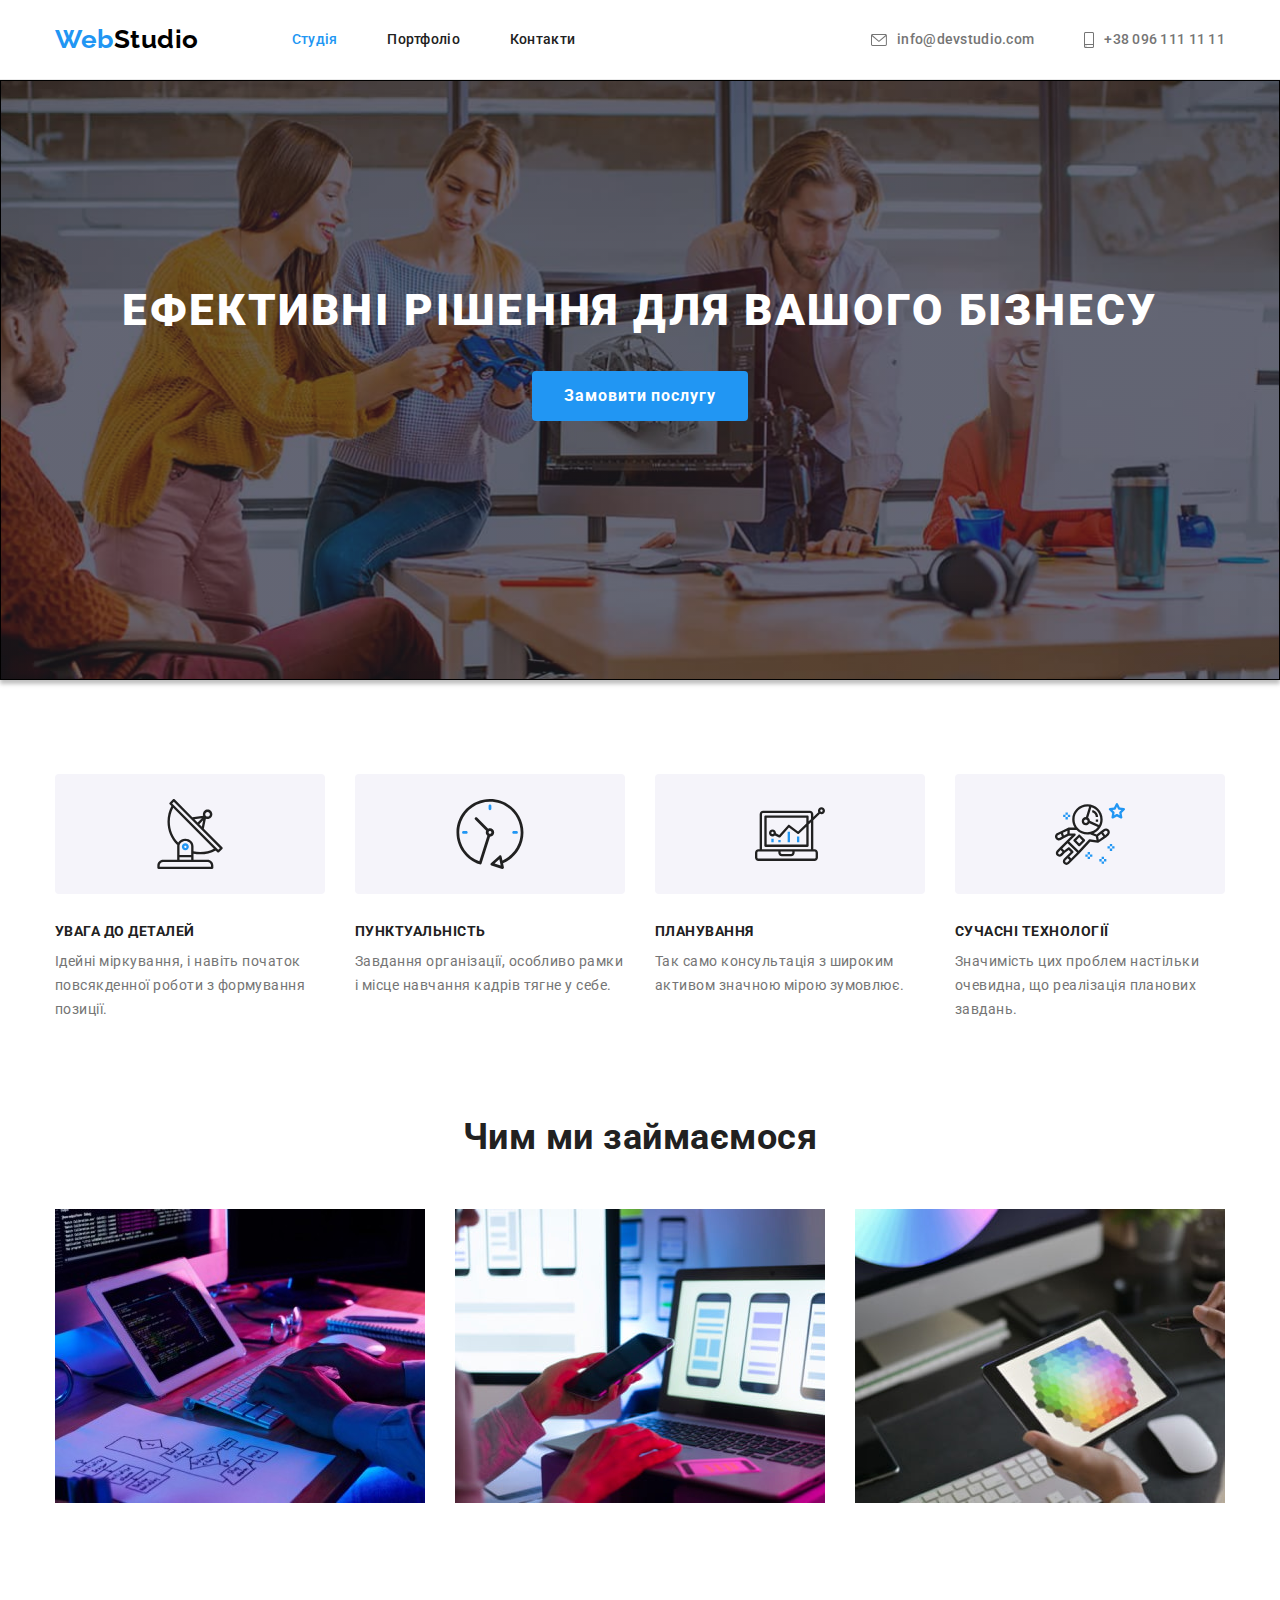
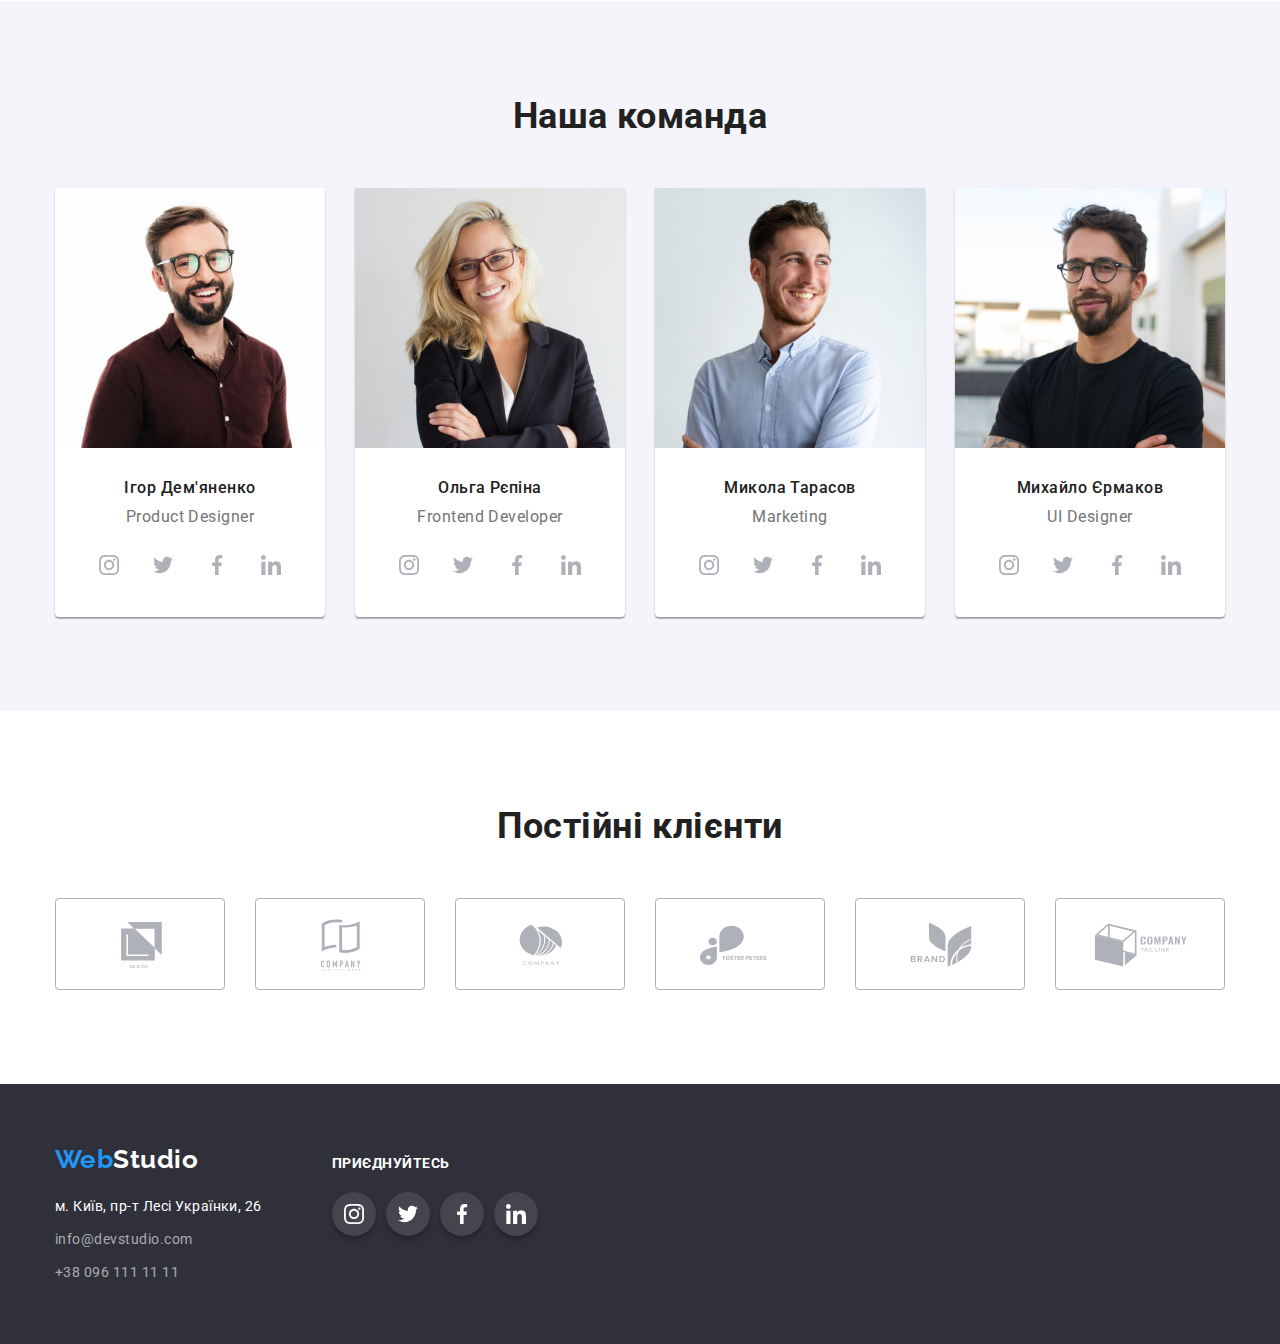
==== index.html @ 4b6e7be2 "start" ====
<!DOCTYPE html>
<html lang="en">
<head>
    <meta charset="UTF-8">
    <meta http-equiv="X-UA-Compatible" content="IE=edge">
    <meta name="viewport" content="width=device-width, initial-scale=1.0">
    <title>Document</title>
    <link href="https://fonts.googleapis.com/css2?family=Raleway:wght@700&family=Roboto:wght@400;500;700;900&display=swap"
        rel="stylesheet">
    <link rel="stylesheet" href="https://cdnjs.cloudflare.com/ajax/libs/modern-normalize/1.1.0/modern-normalize.min.css">
    <link rel="stylesheet" href="./css/styles.css">
</head>
<body class="page">
    <header class="page-header">
        <div class="container main-nav">
        <nav class="site-nav">
           
            <a href="./index.html" class="logo link"><span class="logo-accent">Web</span><span class="logo-black">Studio</span>
            </a>
       
        <ul class="list">
            <li class="nav"><a href="./index.html" class="link current">Студія</a></li>
            <li class="nav"><a href="./portfolio.html" class="link">Портфоліо</a></li>
            <li class="nav"><a href="" class="link">Контакти</a></li>
        </ul>
    </nav>
    <ul class="contacts list">
    <li class="nav"><a href="mailto:info@devstudio.com" class="link"> 
        <svg class="icon" width="16" height="12">
            <use href="./images/icons.svg#icon-envelope"></use>
        </svg>info@devstudio.com</a>
    </li>
    <li class="nav"><a href="tel:+380961111111" class="link">
        <svg class="icon" width="10" height="16">
            <use href="./images/icons.svg#icon-smartphone"></use>
        </svg>+38 096 111 11 11</a>
    </li>
    </ul>
    </div>
    </header>
    <main>
    <section class="hero">
        <h1 class="hero-title">Ефективні рішення для вашого бізнесу</h1>
        <button type="button" class="button-primery link">Замовити послугу</button>
    </section>
    <div>
        <section class="section properties">
            <div class="container">
            <h2 class="visually-hidden">Особливості</h2>
            <ul class="list items">
                <li class="descrip">
                    <div class="prop-picture">
                        <svg width="70" height="70">
                            <use href="./images/icons.svg#icon-antenna"></use>
                        </svg>
                    </div>
                    <h3 class="title">УВАГА ДО ДЕТАЛЕЙ</h3>
                    <p class="text">Ідейні міркування, і навіть початок повсякденної роботи з формування позиції.</p>
                </li>
                <li class="descrip">
                     <div class="prop-picture">
                        <svg width="70" height="70">
                            <use href="./images/icons.svg#icon-clock"></use>
                        </svg>
                     </div>                     
                    <h3 class="title">ПУНКТУАЛЬНІСТЬ</h3>
                    <p class="text">Завдання організації, особливо рамки і місце навчання кадрів тягне у себе.</p>
                </li>
                <li class="descrip">
                     <div class="prop-picture">
                        <svg width="70" height="70">
                            <use href="./images/icons.svg#icon-diagram"></use>
                        </svg>
                     </div>
                    <h3 class="title">ПЛАНУВАННЯ</h3>
                    <p class="text">Так само консультація з широким активом значною мірою зумовлює.</p>
                </li>
                <li class="descrip">
                     <div class="prop-picture">
                        <svg width="70" height="70">
                            <use href="./images/icons.svg#icon-astronaut"></use>
                        </svg>
                     </div>
                    <h3 class="title">СУЧАСНІ ТЕХНОЛОГІЇ</h3>
                    <p class="text">Значимість цих проблем настільки очевидна, що реалізація планових завдань.</p>
                </li>
            </ul>
        </div>
                </section>
             <section class="section">
                <div class="container">
            <h2 class="main-title">Чим ми займаємося</h2>
            <ul class="list work">
                <li class="pictures">
                    <img src="./images/box1.jpg" alt="Робота з десктоп" width="370" height="294">
                </li>
                <li class="pictures">
                    <img src="./images/box2.jpg" alt="Робота з мобільними пристроями" width="370" height="294">
                </li>
                <li class="pictures">
                    <img src="./images/box3.jpg" alt="Робота з планшетами" width="370" height="294">
                </li>
            </ul>
            </div>
        </section>
   
    <section class="team">
        <div class="container">
        <h2 class="main-title">Наша команда</h2>
        <ul class="list team-list">
            <li class="team-item">
                <div class="team-thumb">
               <img src="./images/photo1.jpg" alt="Фото Ігора" width="270" height="260" class="photo">
               <h3 class="subtitle">Ігор Дем'яненко</h3>
                <p class="desc">Product Designer</p>
                <ul class="list soc-med-list">
                    <li class="soc-med-item">
                        <a href="" class="soc-med-link">
                            <svg width="20" height="20">
                                <use href="./images/icons.svg#icon-instagram"></use>
                            </svg>
                        </a>
                    </li>
                    <li class="soc-med-item">
                        <a href="" class="soc-med-link">
                            <svg width="20" height="20">
                                <use href="./images/icons.svg#icon-twitter"></use>
                            </svg>
                        </a>
                    </li>
                    <li class="soc-med-item">
                        <a href="" class="soc-med-link">
                            <svg width="20" height="20">
                                <use href="./images/icons.svg#icon-facebook"></use>
                            </svg>
                        </a>
                    </li>
                    <li class="soc-med-item">
                        <a href="" class="soc-med-link">
                            <svg width="20" height="20">
                                <use href="./images/icons.svg#icon-linkedin"></use>
                            </svg>
                        </a>
                    </li>
                </ul>
               
            </div>
            </li>
            <li class="team-item">
                <div class="team-thumb">
                <img src="./images/photo2.jpg" alt="Фото Ольги" width="270" height="260" class="photo">
                
                <h3 class="subtitle">Ольга Рєпіна</h3>
                <p class="desc">Frontend Developer</p>
                <ul class="list soc-med-list">
                    <li class="soc-med-item">
                        <a href="" class="soc-med-link">
                            <svg width="20" height="20">
                                <use href="./images/icons.svg#icon-instagram"></use>
                            </svg>
                        </a>
                    </li>
                    <li class="soc-med-item">
                        <a href="" class="soc-med-link">
                            <svg width="20" height="20">
                                <use href="./images/icons.svg#icon-twitter"></use>
                            </svg>
                        </a>
                    </li>
                    <li class="soc-med-item">
                        <a href="" class="soc-med-link">
                            <svg width="20" height="20">
                                <use href="./images/icons.svg#icon-facebook"></use>
                            </svg>
                        </a>
                    </li>
                    <li class="soc-med-item">
                        <a href="" class="soc-med-link">
                            <svg width="20" height="20">
                                <use href="./images/icons.svg#icon-linkedin"></use>
                            </svg>
                        </a>
                    </li>
                </ul>
                </div>
            </li>
            <li class="team-item">
                <div class="team-thumb">
                <img src="./images/photo3.jpg" alt="Фото Миколи" width="270" height="260" class="photo">
                
                <h3 class="subtitle">Микола Тарасов</h3>
                <p class="desc">Marketing</p>
            <ul class="list soc-med-list">
                <li class="soc-med-item">
                    <a href="" class="soc-med-link">
                        <svg width="20" height="20">
                            <use href="./images/icons.svg#icon-instagram"></use>
                        </svg>
                    </a>
                </li>
                <li class="soc-med-item">
                    <a href="" class="soc-med-link">
                        <svg width="20" height="20">
                            <use href="./images/icons.svg#icon-twitter"></use>
                        </svg>
                    </a>
                </li>
                <li class="soc-med-item">
                    <a href="" class="soc-med-link">
                        <svg width="20" height="20">
                            <use href="./images/icons.svg#icon-facebook"></use>
                        </svg>
                    </a>
                </li>
                <li class="soc-med-item">
                    <a href="" class="soc-med-link">
                        <svg width="20" height="20">
                            <use href="./images/icons.svg#icon-linkedin"></use>
                        </svg>
                    </a>
                </li>
            </ul>
                </div>
            </li>
            <li class="team-item">
                <div class="team-thumb">
                <img src="./images/photo4.jpg" alt="Фото Михайла" width="270" height="260" class="photo">
                
                <h3 class="subtitle">Михайло Єрмаков</h3>
                <p class="desc">UI Designer</p>
                <ul class="list soc-med-list">
                    <li class="soc-med-item">
                        <a href="" class="soc-med-link">
                            <svg width="20" height="20">
                                <use href="./images/icons.svg#icon-instagram"></use>
                            </svg>
                        </a>
                    </li>
                    <li class="soc-med-item">
                        <a href="" class="soc-med-link">
                            <svg width="20" height="20">
                                <use href="./images/icons.svg#icon-twitter"></use>
                            </svg>
                        </a>
                    </li>
                    <li class="soc-med-item">
                        <a href="" class="soc-med-link">
                            <svg width="20" height="20">
                                <use href="./images/icons.svg#icon-facebook"></use>
                            </svg>
                        </a>
                    </li>
                    <li class="soc-med-item">
                        <a href="" class="soc-med-link">
                            <svg width="20" height="20">
                                <use href="./images/icons.svg#icon-linkedin"></use>
                            </svg>
                        </a>
                    </li>
                </ul>
                </div>
            </li>
        </ul>
        </div>
    </section>
    <section class="clients">
        <div class="container">
        <h2 class="main-title">Постійні клієнти</h2>
        <ul class="list clients-list">
            <li class="client-item">
                <a href="" class="client-link">
                    <svg width="41" height="46.7">
                        <use href="./images/icons.svg#icon-group"></use>
                    </svg>
                </a>
            </li>
            <li class="client-item">
                <a href="" class="client-link">
                    <svg width="40" height="52">
                        <use href="./images/icons.svg#icon-group-1"></use>
                    </svg>
                </a>
            </li>
            <li class="client-item">
                <a href="" class="client-link">
                    <svg width="43.46" height="41.18">
                        <use href="./images/icons.svg#icon-group-2"></use>
                    </svg>
                </a>
            </li>
            <li class="client-item">
                <a href="" class="client-link">
                    <svg width="84.44" height="40.62">
                        <use href="./images/icons.svg#icon-group-3"></use>
                    </svg>
                </a>
            </li>
            <li class="client-item">
                <a href="" class="client-link">
                    <svg width="62.54" height="45.43">
                        <use href="./images/icons.svg#icon-group-4"></use>
                    </svg>
                </a>
            </li>
            <li class="client-item">
                <a href="" class="client-link">
                    <svg width="93.79" height="43.93">
                        <use href="./images/icons.svg#icon-group-5"></use>
                    </svg>
                </a>
            </li>
        </ul>
        </div>
    </section>
    </main>
    <footer class="footer">
        <div class="container foot-cont">
            <div>
        <a href="./index.html" class="logo"><span class="logo-accent">Web</span><span class="logo-white">Studio</span></a>
        <address>
            <ul class="list">
                <li class="links">
                    <a href="https://www.google.com/maps/place/%D0%B1%D1%83%D0%BB%D1%8C%D0%B2%D0%B0%D1%80+%D0%9B%D0%B5%D1%81%D1%96+%D0%A3%D0%BA%D1%80%D0%B0%D1%97%D0%BD%D0%BA%D0%B8,+26,+%D0%9A%D0%B8%D1%97%D0%B2,+02000/@50.4265807,30.5361971,17z/data=!3m1!4b1!4m5!3m4!1s0x40d4cf0e033ecbe9:0x57a4dffefec77da0!8m2!3d50.4265807!4d30.5383858" target="_blank" title="noopener noreferrer" class="link address">м. Київ, пр-т Лесі Українки, 26
                    </a>
                </li>
                <li class="links">
                     <a href="mailto:info@devstudio.com" class="link item">info@devstudio.com</a>
               </li>
               <li class="links">
                    <a href="tel:+380961111111" class="link item">+38 096 111 11 11</a>
              </li>
            </ul>
        </address>
        </div>
        <div class="social-media">
        <p class="footer-text">приєднуйтесь</p>
        <ul class="list sm-list">
            <li class="sm-item">
                <a href="" class="sm-link">
                    <svg width="20" height="20">
                        <use href="./images/icons.svg#icon-instagram"></use>
                    </svg>
                </a>
            </li>
            <li class="sm-item">
                <a href="" class="sm-link">
                    <svg width="20" height="20">
                        <use href="./images/icons.svg#icon-twitter"></use>
                    </svg>
                </a>
            </li>
            <li class="sm-item">
                <a href="" class="sm-link">
                    <svg width="20" height="20">
                        <use href="./images/icons.svg#icon-facebook"></use>
                    </svg>
                </a>
            </li>
            <li class="sm-item">
                <a href="" class="sm-link">
                    <svg width="20" height="20">
                        <use href="./images/icons.svg#icon-linkedin"></use>
                    </svg>
                </a>
            </li>
        </ul>
        </div>
        </div>
      
    </footer>
    
</body>
</html>
---- css/styles.css ----
:root {
    --primary-text-color: #212121;
    --primary-white-color: #FFFFFF;
    --second-text-color: #757575;
    --accent-color: #2196F3;
    --dark-background-color: #2F303A;
    --light-background-color: #F5F4FA;
    --rarely-black: #000000;
    --page-header-border: #ECECEC;
    --portfolio-border: #EEEEEE;
    --footer-link-color: rgba(255, 255, 255, 0.6);
}

/* body */
.page {
    color: var(--primary-text-color);
    background-color: var(--primary-white-color);
    
    font-family: Roboto, sans-serif;
    letter-spacing: 0.03em;
}
.visually-hidden {
    position: absolute;
    width: 1px;
    height: 1px;
    margin: -1px;
    border: 0;
    padding: 0;

    white-space: nowrap;
    clip-path: inset(100%);
    clip: rect(0 0 0 0);
    overflow: hidden;
}

.container {
    margin-left: auto;
    margin-right: auto;
    width: 1200px;
    padding-left: 15px;
    padding-right: 15px;
}
/* header */
.page-header {
    border-bottom: 1px solid var(--page-header-border);
}

.main-nav {
    display: flex;
    align-items: center;
    
}



.logo-accent {
    color:var(--accent-color);
}

.logo-black {
    color: var(--rarely-black);
}

.logo-white {
    color: var(--primary-white-color);
}

.site-nav .link,
.contacts .link {
    display: flex;
    padding-top: 24px;
    padding-bottom: 24px;
    align-items: center;
    justify-content: center;

    color: var(--primary-text-color);

    font-weight: 500;
    font-size: 14px;
    line-height: 1.14;
    letter-spacing: 0.02em;
}


.site-nav .logo {
    
    margin-right: 93px;

    font-family: Raleway, sans-serif;
    font-weight: 700;
    font-size: 26px;
    line-height: 1.2;

    text-decoration: none;
}


.list .nav:not(:last-child) {
    margin-right: 50px;
}

.site-nav {
    display: flex;
}

.site-nav .list{
    display: flex;
    align-items: center;
}

.contacts {
    display: flex;
    margin-left: auto;
}
.icon {
   margin-right: 10px;
   fill: currentColor;
}
.contacts .link {
    color: var(--second-text-color);
}





.site-nav .link.current {
    color: var(--accent-color);
}

.link {
    text-decoration: none;
}


ul, p, h1, h2, h3 {
    margin-top: 0;
    margin-bottom: 0;
}

ul {
    padding-left: 0;
}
/* hero */
.hero {
    max-width: 1600px;
    height: 600px;
    margin-left: auto;
    margin-right: auto; 
    background-image: linear-gradient(
        to right,
        rgba(47, 48, 58, 0.4),
        rgba(47, 48, 58, 0.4)
    ),
    url('../images/header-img.jpg');
    border: 1px solid #000000;
    box-shadow: 0px 4px 4px rgba(0, 0, 0, 0.25);
    background-repeat: no-repeat;
    background-position: center;
    background-size: cover;
    background-color: #C4C4C4;
    
    padding-top: 200px;
    padding-bottom: 200px;
    text-align: center;
   
}

.hero-title {
    margin-bottom: 30px;

    color: var(--primary-white-color);
   
    font-weight: 900;
    font-size: 44px;
    line-height: 1.36;
    letter-spacing: 0.06em;
    text-transform: uppercase;
}

.button-primery {
    display: inline-block;
    border-radius: 4px;
    min-width: 216px;
    padding: 10px 32px;

    color: var(--primary-white-color);
    background-color: var(--accent-color);

    border: none;

    font-family: inherit;
    font-weight: 700;
    font-size: 16px;
    line-height: 1.9;
    align-items: center;
    letter-spacing: 0.06em;

    cursor: pointer;
}
/* section */

.section {
  padding-top: 94px;
  padding-bottom: 94px;
}
.properties {
     padding-bottom: 0;
}

.items {
    display: flex;
}

.descrip {
    
    width: 270px;
}

.items .descrip + .descrip {
    margin-left: 30px;
}
.prop-picture {
    padding: 25px 100px;
    margin-bottom: 30px;

    width: 270px;
    height: 120px;
    background-color: #F5F4FA;
    border-radius: 4px;
  
}

.title {
    margin-bottom: 10px;

    font-weight: 700;
    font-size: 14px;
    line-height: 1.14;
    text-transform: uppercase;
}

.text {
        color: var(--second-text-color);

        font-size: 14px;
        line-height: 1.7;
}

.main-title {
    margin-bottom: 50px;

    font-weight: 700;
    font-size: 36px;
    line-height: 1.2;
    text-align: center;

}

.work {
    display: flex;
}

.work .pictures + .pictures {
    margin-left: 30px;
}
.team-list {
    display: flex;
}

.team-list .team-item + .team-item {
    margin-left: 30px;
}

.team {
    padding-top: 94px;
    padding-bottom: 94px;
    background-color: var(--light-background-color);
}
.team-thumb {
    background-color: var(--primary-white-color);
    text-align: center;
    padding-bottom: 30px;
    box-shadow: 0px 1px 3px rgba(0, 0, 0, 0.12), 0px 1px 1px rgba(0, 0, 0, 0.14), 0px 2px 1px rgba(0, 0, 0, 0.2);
    border-radius: 0px 0px 4px 4px;
    
}

.photo {
   display: block;
   margin-bottom: 30px;
  
}

.subtitle {
    margin-bottom: 10px;

    font-weight: 500;
    font-size: 16px;
    line-height: 1.2;
}

.desc {
    

    color: var(--second-text-color);
    font-size: 16px;
    line-height: 1.2;

    
}

.soc-med-list {
    display: flex;
    margin: 16px 32px 0;
}
.soc-med-link {
    display: block;
    width: 44px;
    height: 44px;
    padding: 12px 12px;
    border-radius: 50%;
    fill: #AFB1B8;
    
}

    
.soc-med-link:hover,
.soc-med-link:focus {
    fill: var(--primary-white-color);
    background-color: var(--accent-color);
}
.soc-med-item + .soc-med-item {
    margin-left: 10px;
}


.list {
    list-style: none;
}
.clients {
    padding-top: 94px;
    padding-bottom: 94px;
}
.clients-list {
    display: flex;
}
.client-item {
    padding: 16px 32px;
    width: 170px;
    height: 92px;
    border: 1px solid #AFB1B8;
    border-radius: 4px;
}

.client-item + .client-item {
    margin-left: 30px;
}

.client-link {
    display: flex;
    width: 106px;
    height: 60px;
    align-items: center;
    justify-content: center;
    fill: #AFB1B8;

}
.client-link:hover,
.client-link:focus {
    fill: var(--accent-color);
}
/* footer */
.footer {
    padding-top: 60px;
    padding-bottom: 60px;
}

.footer .logo {
    display: block; 
    margin-top: 0;
    margin-right: 0;
    margin-bottom: 20px;

    font-family: Raleway, sans-serif;
    font-weight: 700;
    font-size: 26px;
    line-height: 1.2;
    
    text-decoration: none;
}
    
.footer .links {
    display: block;
}

.footer .links:not(:last-child) {
    margin-bottom: 9px;
}

.footer {
    background-color: var(--dark-background-color);
}

.footer .address {
    color: var(--primary-white-color);

    font-style: normal;
    font-size: 14px;
    line-height: 1.7;
}
.foot-cont {
    display: flex;
}
.footer-text {
    margin-top: 12px;
    margin-bottom: 20px;
    font-weight: 700;
    font-size: 14px;
    line-height: 1.14;
    
    text-transform: uppercase;
    
    color: var(--primary-white-color);
}
.social-media {
    margin-left: 70px;
}
.sm-list {
  display: flex;
}
.sm-item + .sm-item {
     margin-left: 10px;
}
.sm-link {
    display: block;
    width: 44px;
    height: 44px;
    border-radius: 50%;
    background-color: rgba(255, 255, 255, 0.1);
    
    box-shadow: 0px 4px 4px rgba(0, 0, 0, 0.25);
    padding: 12px 12px;
    fill: var(--primary-white-color);

}
.sm-link:hover,
.sm-link:focus {
    background-color: var(--accent-color);
}




.item {
    color: var(--footer-link-color);
    
    font-style: normal;
    font-size: 14px;
    line-height: 1.7;     
}

.link:hover,
.link:focus {
    color: var(--accent-color);
    
}

/* portfolio */
.button-list {
    display: flex;
    justify-content: center;
    margin-bottom: 50px;
}

.button-list .item + .item {
    margin-left: 8px;
}

.button-secondary {
    border-radius: 4px;
    padding: 6px 22px;
    min-width: 73px;

    color: var(--primary-text-color);
    background-color: var(--light-background-color);

    border: none;

    font-family: inherit;
    font-weight: 500;
    font-size: 16px;
    line-height: 1.6;
    text-align: center;

    cursor: pointer;
}

.port-list {
    display: flex;
    flex-wrap: wrap;
}

.port-item {
    margin-right: 30px;
    margin-bottom: 30px;
}

.port-item:nth-child(3n) {
    margin-right: 0;
}

.port-item:nth-last-child(-n+3) {
    margin-bottom: 0px;
}
.port-item .link {
    display: block;
}
.port-item .link:hover {
    box-shadow: 0px 4px 4px rgba(0, 0, 0, 0.25);
}

.port-img {
    display: block;
}

.border {
    border: 1px solid var(--portfolio-border);
    padding: 20px 24px;
}

.portfolio-title {
    margin-bottom: 4px;
    color: var(--primary-text-color);
    font-weight: 700;
    font-size: 18px;
    line-height: 2;
    letter-spacing: 0.06em;
}


.portfolio-text {
    color: var(--second-text-color);

    font-size: 16px;
    line-height: 1.9;
}

.button-secondary:hover,
.button-secondary:focus {
    color: var(--primary-white-color);
    background-color: var(--accent-color);
    box-shadow: 0px 4px 4px rgba(0, 0, 0, 0.25);
}
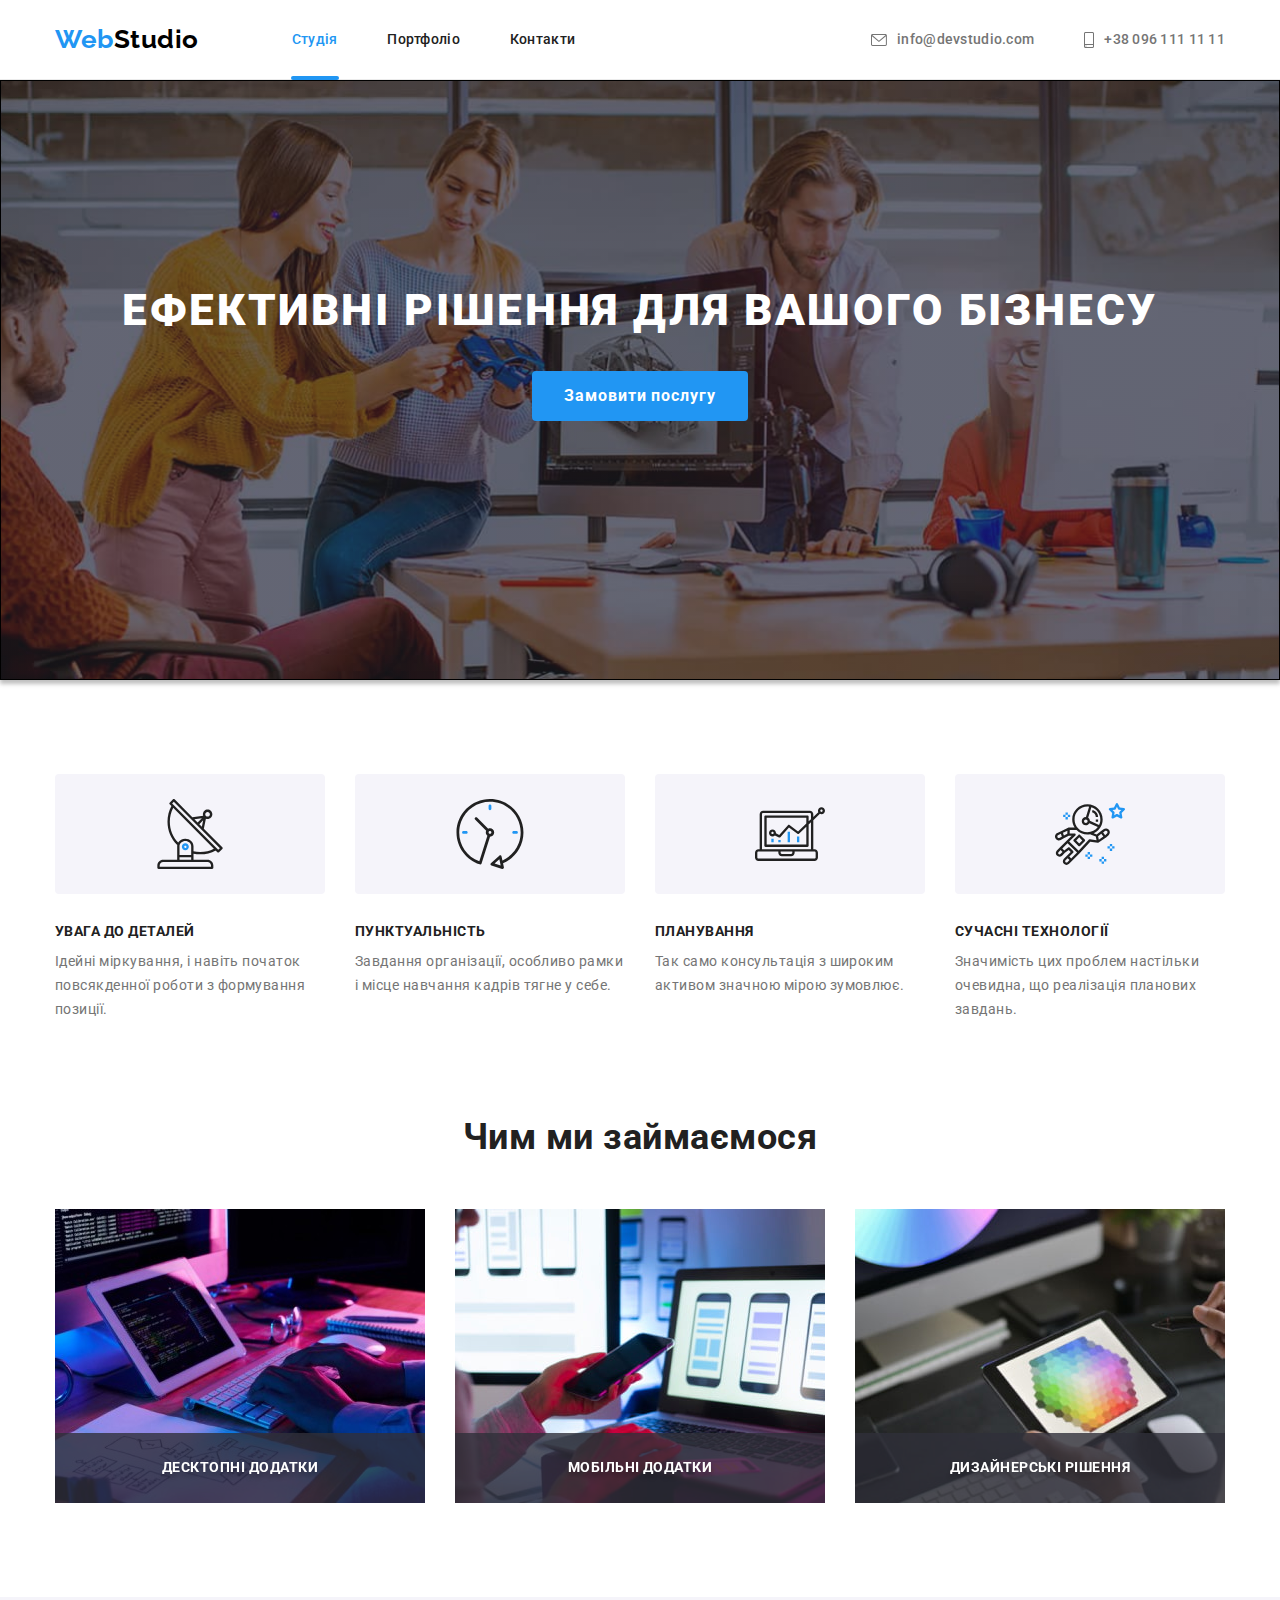
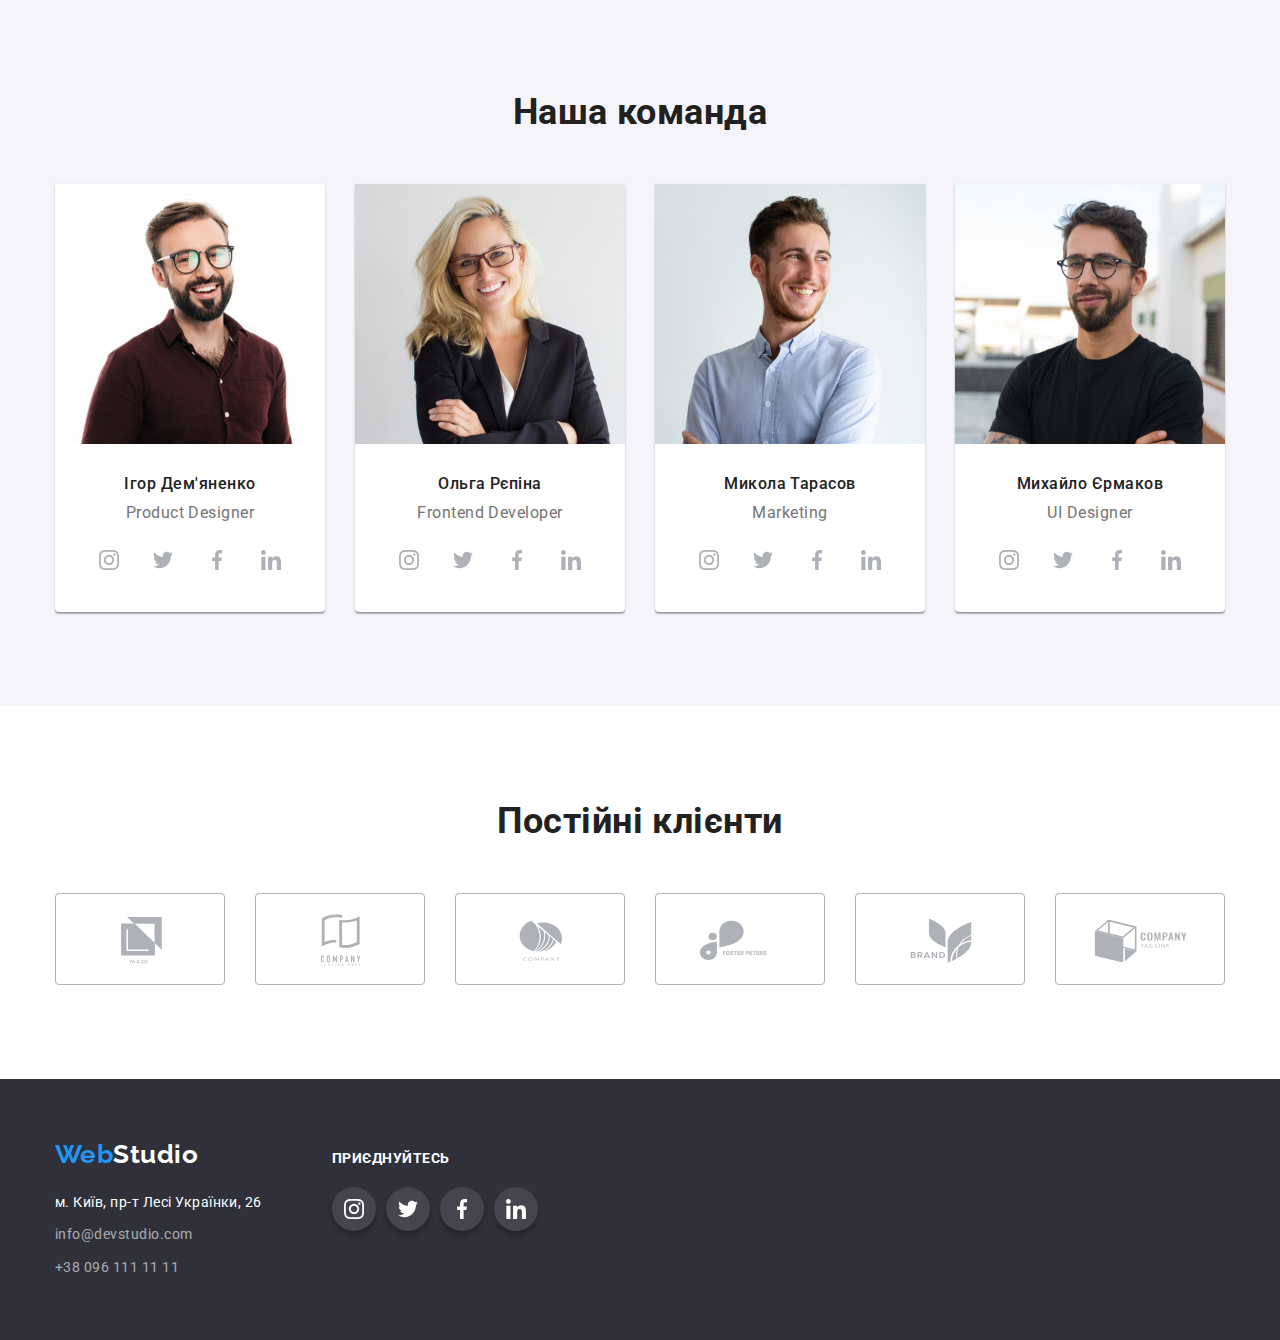
==== commit 23370222: "add modal" ====
--- a/index.html
+++ b/index.html
@@ -19,7 +19,7 @@
             </a>
        
         <ul class="list">
-            <li class="nav"><a href="./index.html" class="link current">Студія</a></li>
+            <li class="nav"><a href="./index.html" class="link current current-studio">Студія</a></li>
             <li class="nav"><a href="./portfolio.html" class="link">Портфоліо</a></li>
             <li class="nav"><a href="" class="link">Контакти</a></li>
         </ul>
@@ -41,7 +41,12 @@
     <main>
     <section class="hero">
         <h1 class="hero-title">Ефективні рішення для вашого бізнесу</h1>
-        <button type="button" class="button-primery link">Замовити послугу</button>
+        <button type="button" class="button-primery link" data-modal-open>Замовити послугу</button>
+        <div class="backdrop is-hidden" data-modal>
+            <div class="modal">
+                <button data-modal-close>*</button>
+            </div>
+        </div>
     </section>
     <div>
         <section class="section properties">
@@ -92,13 +97,16 @@
             <h2 class="main-title">Чим ми займаємося</h2>
             <ul class="list work">
                 <li class="pictures">
-                    <img src="./images/box1.jpg" alt="Робота з десктоп" width="370" height="294">
+                    <img src="./images/box1.jpg" alt="Робота з десктоп" width="370" height="294" class="work-picture">
+                    <p class="picture-desc">Десктопні додатки</p>
                 </li>
                 <li class="pictures">
-                    <img src="./images/box2.jpg" alt="Робота з мобільними пристроями" width="370" height="294">
+                    <img src="./images/box2.jpg" alt="Робота з мобільними пристроями" width="370" height="294" class="work-picture">
+                    <p class="picture-desc">Мобільні додатки</p>
                 </li>
                 <li class="pictures">
-                    <img src="./images/box3.jpg" alt="Робота з планшетами" width="370" height="294">
+                    <img src="./images/box3.jpg" alt="Робота з планшетами" width="370" height="294" class="work-picture">
+                    <p class="picture-desc">Дизайнерські рішення</p>
                 </li>
             </ul>
             </div>
--- a/css/styles.css
+++ b/css/styles.css
@@ -122,7 +122,31 @@
 
 
 
-
+.current {
+    position: relative;
+
+}
+.current::after {
+   position: absolute;
+   bottom: -8px;
+   content: "";
+   width: 48px; 
+   height: 4px;
+   border-radius: 2px;
+   background-color: var(--accent-color);
+}
+
+.current-portfolio::after { 
+    position: absolute;
+    bottom: -8px;
+    
+    content: "";
+    width: 78px;
+    height: 4px;
+    border-radius: 2px;
+    background-color: var(--accent-color);
+    
+}
 
 .site-nav .link.current {
     color: var(--accent-color);
@@ -198,6 +222,31 @@
 
     cursor: pointer;
 }
+.backdrop {
+    position: fixed;
+    top: 0;
+    left: 0;
+    width: 100%;
+    height:100%;
+    background-color: rgba(0, 0, 0, 0.2);
+    
+}
+.backdrop.is-hidden {
+    opacity: 0;
+    pointer-events: none;
+}
+.modal {
+    position: absolute;
+    top: 50%;
+    left: 50%;
+    transform: translate(-50%, -50%);
+    width: 528px;
+    height: 581px;
+    background-color: var(--primary-white-color);
+    box-shadow: 0px 1px 3px rgba(0, 0, 0, 0.12), 0px 1px 1px rgba(0, 0, 0, 0.14), 0px 2px 1px rgba(0, 0, 0, 0.2);
+    border-radius: 4px;
+
+}
 /* section */
 
 .section {
@@ -259,6 +308,33 @@
 
 .work {
     display: flex;
+}
+.pictures {
+    display: block;
+    position: relative;
+
+}
+.work-picture { 
+    display: block;
+}
+.picture-desc {
+    
+    position: absolute;
+    bottom: 0;
+    height: 70px;
+    width: 100%;
+    background-color: rgba(47, 48, 58, 0.8);
+    padding-top: 27px;
+    padding-bottom: 27px;
+    color: var(--primary-white-color);
+    
+    text-shadow: 0px 4px 4px rgba(0, 0, 0, 0.25);
+    font-weight: 700;
+    font-size: 14px;
+    line-height: 1.14;
+    text-align: center;
+    text-transform: uppercase;
+
 }
 
 .work .pictures + .pictures {
@@ -515,7 +591,11 @@
 }
 .port-item .link {
     display: block;
-}
+    
+}
+
+
+
 .port-item .link:hover {
     box-shadow: 0px 4px 4px rgba(0, 0, 0, 0.25);
 }
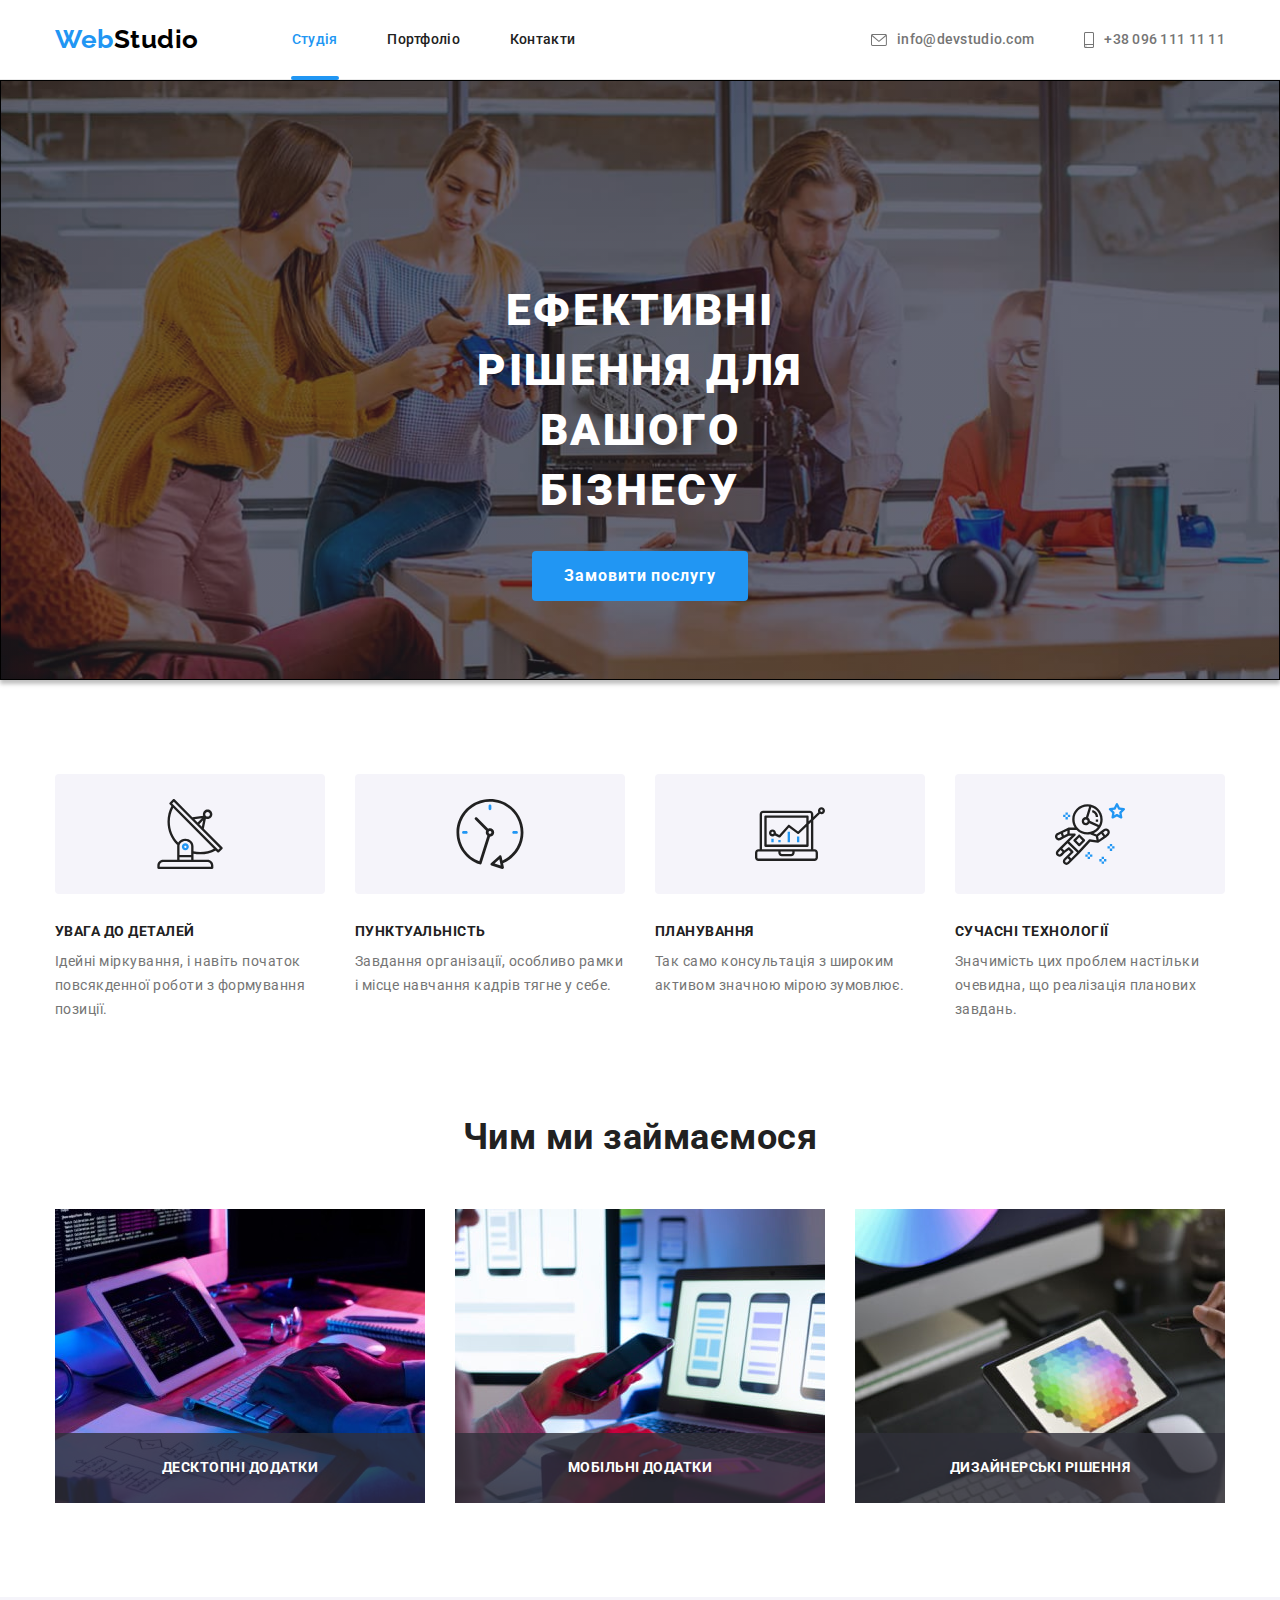
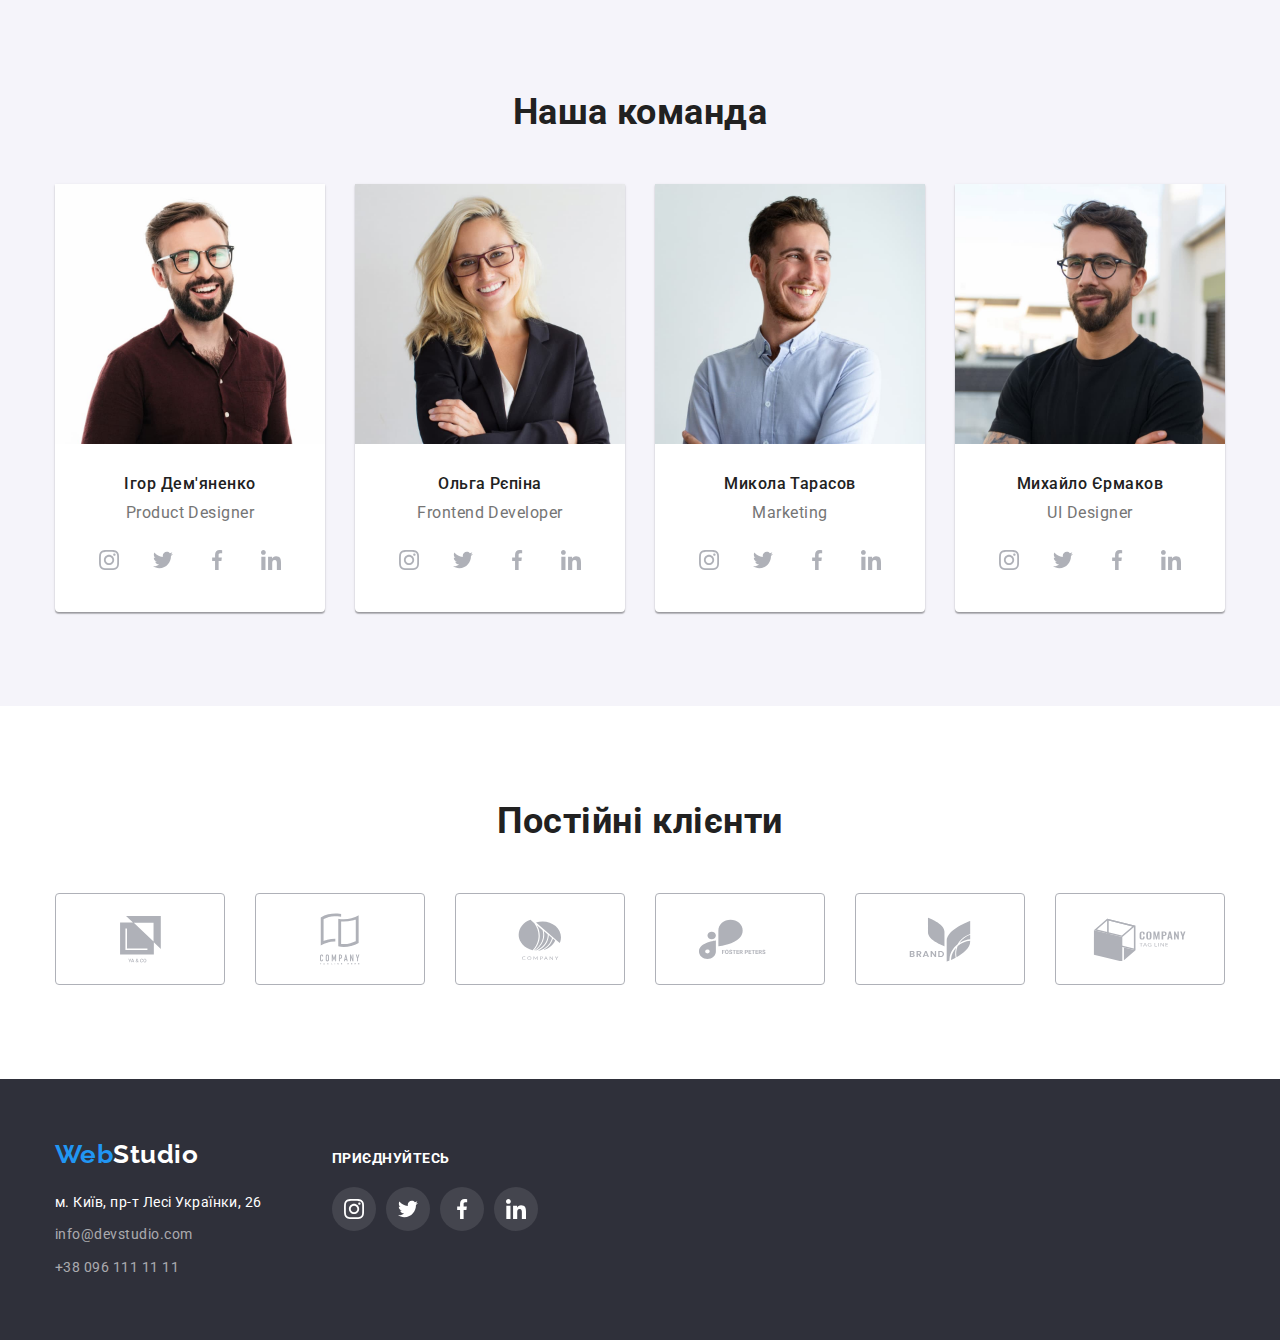
==== commit 3724f202: "control" ====
--- a/index.html
+++ b/index.html
@@ -41,10 +41,14 @@
     <main>
     <section class="hero">
         <h1 class="hero-title">Ефективні рішення для вашого бізнесу</h1>
-        <button type="button" class="button-primery link" data-modal-open>Замовити послугу</button>
+        <button type="button" class="button-primery" data-modal-open>Замовити послугу</button>
         <div class="backdrop is-hidden" data-modal>
             <div class="modal">
-                <button data-modal-close>*</button>
+                <button type="button" class="close-button" data-modal-close>
+                   <svg width="11" height="11" class="close">
+                    <use href="./images/icons.svg#icon-close"></use>
+                   </svg>
+                </button>
             </div>
         </div>
     </section>
@@ -376,6 +380,6 @@
         </div>
       
     </footer>
-    
+<script src="./modal.js"></script>
 </body>
 </html>--- a/css/styles.css
+++ b/css/styles.css
@@ -154,6 +154,9 @@
 
 .link {
     text-decoration: none;
+
+    transition-duration: 250ms;
+    transition-timing-function: cubic-bezier(0.4, 0, 0.2, 1);
 }
 
 
@@ -184,8 +187,8 @@
     background-size: cover;
     background-color: #C4C4C4;
     
-    padding-top: 200px;
-    padding-bottom: 200px;
+    padding: 200px 452px;
+   
     text-align: center;
    
 }
@@ -229,24 +232,52 @@
     width: 100%;
     height:100%;
     background-color: rgba(0, 0, 0, 0.2);
-    
+
+    opacity: 1;
+    transition: opacity 250ms cubic-bezier(0.4, 0, 0.2, 1);
+    z-index: 9;
 }
 .backdrop.is-hidden {
     opacity: 0;
     pointer-events: none;
+}
+.backdrop.is-hidden .modal {
+    transform: translate(-50%, -50%) scale(0.9);
 }
 .modal {
     position: absolute;
     top: 50%;
     left: 50%;
-    transform: translate(-50%, -50%);
+    transform: translate(-50%, -50%) scale(0.9);
     width: 528px;
     height: 581px;
     background-color: var(--primary-white-color);
     box-shadow: 0px 1px 3px rgba(0, 0, 0, 0.12), 0px 1px 1px rgba(0, 0, 0, 0.14), 0px 2px 1px rgba(0, 0, 0, 0.2);
     border-radius: 4px;
 
-}
+    transition: transform 250ms cubic-bezier(0.4, 0, 0.2, 1);
+  
+
+}
+.close-button {
+    display: block;
+    width: 30px;
+    height: 30px;
+    padding: 6px;
+    border-radius: 50%;
+    margin-top: 8px;
+    margin-right: 8px;
+    margin-left: auto;
+    background-color: var(--primary-white-color);
+   
+    border: 1px solid rgba(0, 0, 0, 0.1);
+    cursor: pointer;
+}
+
+
+
+
+
 /* section */
 
 .section {
@@ -308,14 +339,20 @@
 
 .work {
     display: flex;
+    
 }
 .pictures {
     display: block;
     position: relative;
+    z-index: 1;
+    
+    
+   
 
 }
 .work-picture { 
     display: block;
+    
 }
 .picture-desc {
     
@@ -334,7 +371,7 @@
     line-height: 1.14;
     text-align: center;
     text-transform: uppercase;
-
+    
 }
 
 .work .pictures + .pictures {
@@ -397,6 +434,11 @@
     padding: 12px 12px;
     border-radius: 50%;
     fill: #AFB1B8;
+
+    
+    transition-duration: 250ms;
+    transition-timing-function: cubic-bezier(0.4, 0, 0.2, 1); 
+
     
 }
 
@@ -405,6 +447,7 @@
 .soc-med-link:focus {
     fill: var(--primary-white-color);
     background-color: var(--accent-color);
+    transform: 250ms cubic-bezier(0.4, 0, 0.2, 1);
 }
 .soc-med-item + .soc-med-item {
     margin-left: 10px;
@@ -421,30 +464,37 @@
 .clients-list {
     display: flex;
 }
-.client-item {
+
+
+.client-item + .client-item {
+    margin-left: 30px;
+}
+
+.client-link {
+    display: flex;
     padding: 16px 32px;
+
+    color: #AFB1B8;
+
     width: 170px;
     height: 92px;
-    border: 1px solid #AFB1B8;
+    
+    border: 1px solid currentColor;
     border-radius: 4px;
-}
-
-.client-item + .client-item {
-    margin-left: 30px;
-}
-
-.client-link {
-    display: flex;
-    width: 106px;
-    height: 60px;
     align-items: center;
     justify-content: center;
-    fill: #AFB1B8;
+    fill: currentColor;
+
+    transition-duration: 250ms;
+    transition-timing-function: cubic-bezier(0.4, 0, 0.2, 1);
 
 }
 .client-link:hover,
 .client-link:focus {
-    fill: var(--accent-color);
+   color: var(--accent-color);
+   
+    
+    transform: 250ms cubic-bezier(0.4, 0, 0.2, 1);
 }
 /* footer */
 .footer {
@@ -515,14 +565,18 @@
     border-radius: 50%;
     background-color: rgba(255, 255, 255, 0.1);
     
-    box-shadow: 0px 4px 4px rgba(0, 0, 0, 0.25);
+    
     padding: 12px 12px;
     fill: var(--primary-white-color);
+
+    transition-duration: 250ms;
+    transition-timing-function: cubic-bezier(0.4, 0, 0.2, 1); 
 
 }
 .sm-link:hover,
 .sm-link:focus {
     background-color: var(--accent-color);
+    transform: 250ms cubic-bezier(0.4, 0, 0.2, 1);
 }
 
 
@@ -539,6 +593,7 @@
 .link:hover,
 .link:focus {
     color: var(--accent-color);
+    transform: 250ms cubic-bezier(0.4, 0, 0.2, 1);
     
 }
 
@@ -570,6 +625,9 @@
     text-align: center;
 
     cursor: pointer;
+
+    transition-duration: 250ms;
+    transition-timing-function: cubic-bezier(0.4, 0, 0.2, 1);
 }
 
 .port-list {
@@ -590,14 +648,48 @@
     margin-bottom: 0px;
 }
 .port-item .link {
+   
     display: block;
-    
-}
-
-
+
+    transition-duration: 250ms;
+    transition-timing-function: cubic-bezier(0.4, 0, 0.2, 1);
+    
+}   
+.port-thumb {
+   position: relative;
+   overflow: hidden;
+}
+.portfolio-content {
+    
+    position: absolute;
+    top: 0;
+    width: 100%;
+    height: 100%;
+    background-color: rgba(33, 150, 243, 0.9); 
+    opacity: 0;
+    padding: 63px 24px;
+    
+    font-size: 18px;
+    line-height: 28px;
+    color: var(--primary-white-color);
+
+    transform: translateY(100%);
+    transition: transform 250ms cubic-bezier(0.4, 0, 0.2, 1);
+    
+
+
+
+}
+
+.port-item .link:hover .portfolio-content {
+   
+    transform: translateY(0);
+    opacity: 1;
+}
 
 .port-item .link:hover {
     box-shadow: 0px 4px 4px rgba(0, 0, 0, 0.25);
+    transform: 250ms cubic-bezier(0.4, 0, 0.2, 1);
 }
 
 .port-img {
@@ -631,10 +723,12 @@
     color: var(--primary-white-color);
     background-color: var(--accent-color);
     box-shadow: 0px 4px 4px rgba(0, 0, 0, 0.25);
-}
-
-
-
-
-
-
+
+    transform: 250ms cubic-bezier(0.4, 0, 0.2, 1);
+}
+
+
+
+
+
+
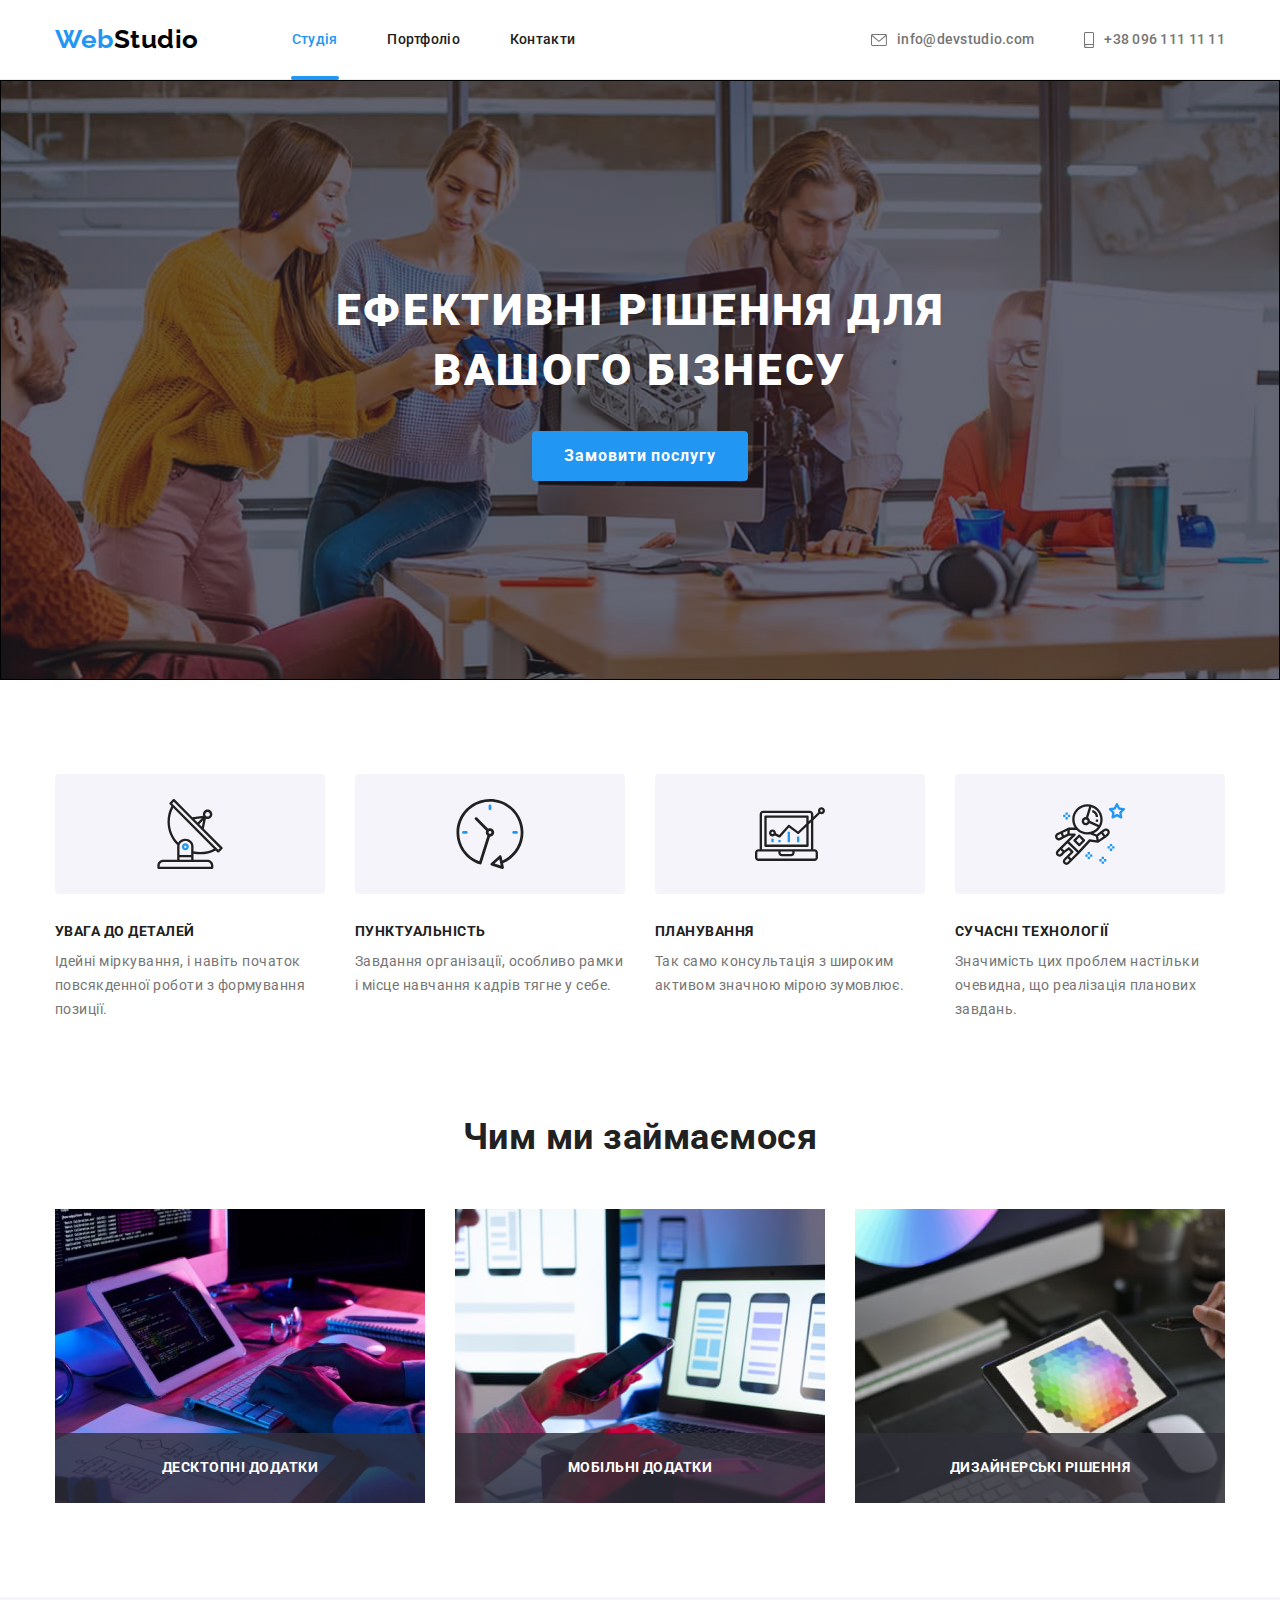
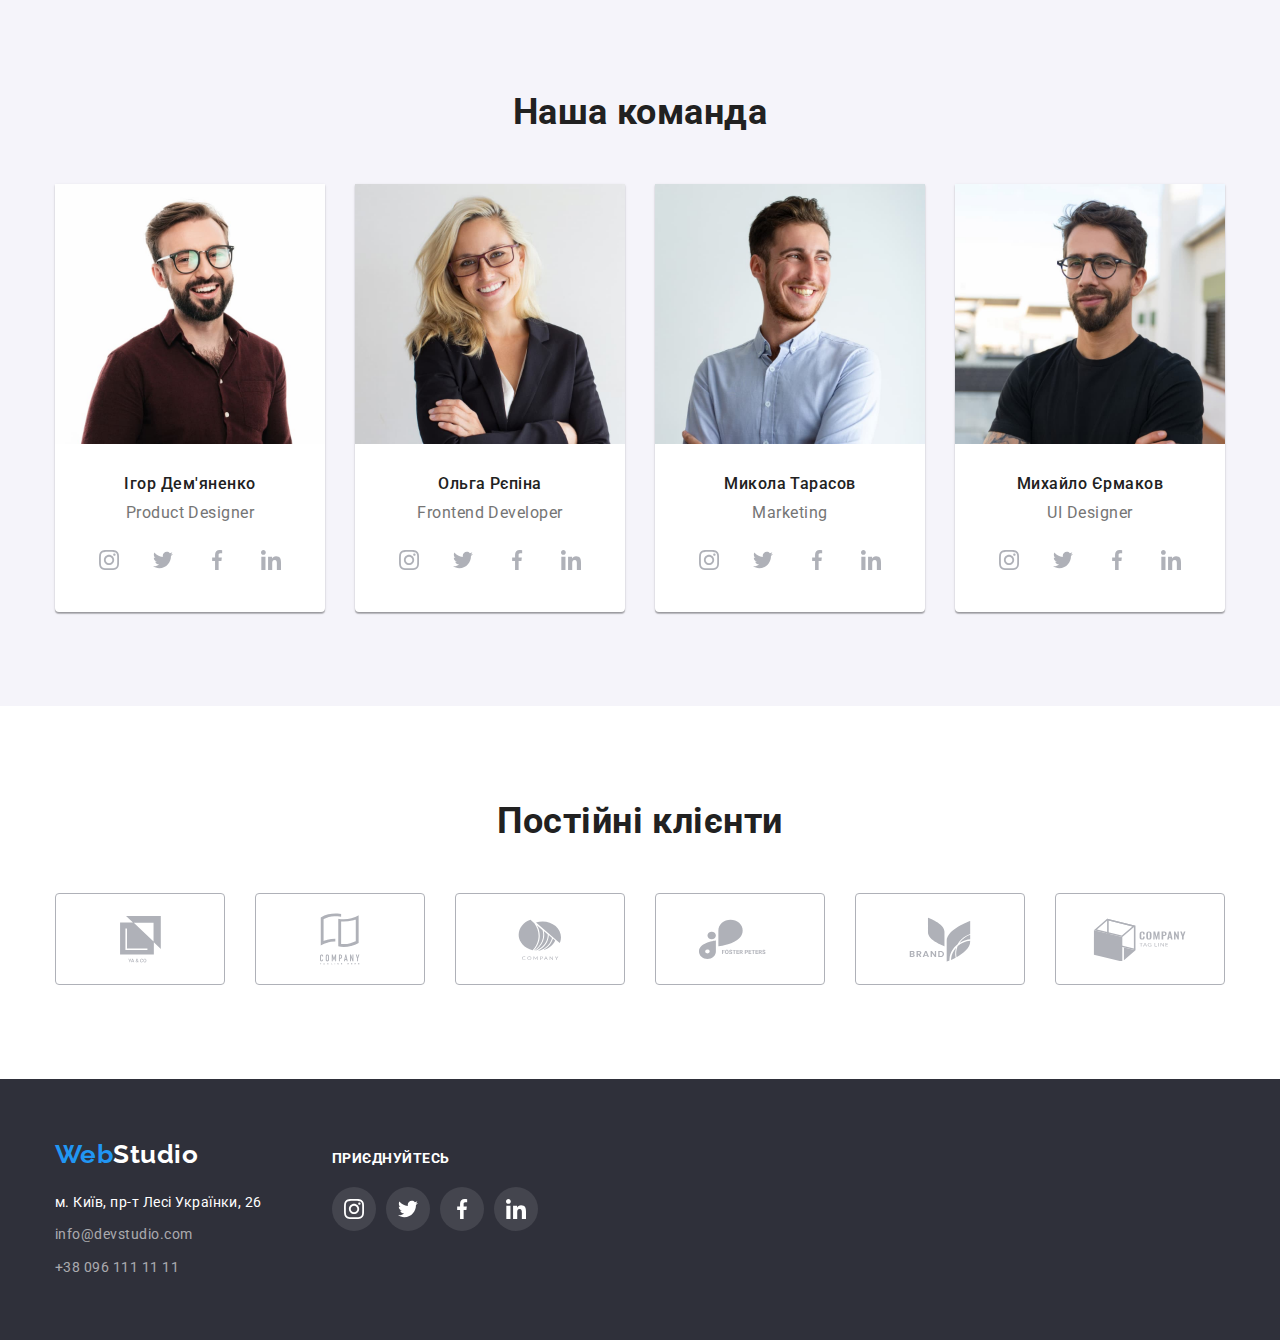
==== commit 44fcc668: "control-second" ====
--- a/index.html
+++ b/index.html
@@ -40,12 +40,14 @@
     </header>
     <main>
     <section class="hero">
+        <div class="hero-content">
         <h1 class="hero-title">Ефективні рішення для вашого бізнесу</h1>
         <button type="button" class="button-primery" data-modal-open>Замовити послугу</button>
+        </div>
         <div class="backdrop is-hidden" data-modal>
             <div class="modal">
                 <button type="button" class="close-button" data-modal-close>
-                   <svg width="11" height="11" class="close">
+                   <svg width="18" height="18" class="close">
                     <use href="./images/icons.svg#icon-close"></use>
                    </svg>
                 </button>
--- a/css/styles.css
+++ b/css/styles.css
@@ -3,12 +3,36 @@
     --primary-white-color: #FFFFFF;
     --second-text-color: #757575;
     --accent-color: #2196F3;
+    --active-button-color: #188CE8;
     --dark-background-color: #2F303A;
     --light-background-color: #F5F4FA;
     --rarely-black: #000000;
     --page-header-border: #ECECEC;
     --portfolio-border: #EEEEEE;
     --footer-link-color: rgba(255, 255, 255, 0.6);
+}
+a {
+    text-decoration: none;
+
+    transition-duration: 250ms;
+    transition-timing-function: cubic-bezier(0.4, 0, 0.2, 1);
+}
+ul,
+p,
+h1,
+h2,
+h3 {
+    margin-top: 0;
+    margin-bottom: 0;
+}
+
+ul {
+    padding-left: 0;
+}
+button {
+    font-family: inherit;
+    padding: 0;
+    margin: 0;
 }
 
 /* body */
@@ -152,22 +176,7 @@
     color: var(--accent-color);
 }
 
-.link {
-    text-decoration: none;
-
-    transition-duration: 250ms;
-    transition-timing-function: cubic-bezier(0.4, 0, 0.2, 1);
-}
-
-
-ul, p, h1, h2, h3 {
-    margin-top: 0;
-    margin-bottom: 0;
-}
-
-ul {
-    padding-left: 0;
-}
+
 /* hero */
 .hero {
     max-width: 1600px;
@@ -181,16 +190,23 @@
     ),
     url('../images/header-img.jpg');
     border: 1px solid #000000;
-    box-shadow: 0px 4px 4px rgba(0, 0, 0, 0.25);
     background-repeat: no-repeat;
     background-position: center;
     background-size: cover;
     background-color: #C4C4C4;
     
-    padding: 200px 452px;
+    padding-top: 200px;
+    padding-bottom: 200px; 
    
     text-align: center;
    
+}
+.hero-content {
+    width: 696px;
+    text-align: center;
+    margin-left: auto;
+    margin-right: auto;
+
 }
 
 .hero-title {
@@ -224,6 +240,14 @@
     letter-spacing: 0.06em;
 
     cursor: pointer;
+
+    transition-duration: 250ms;
+    transition-timing-function: cubic-bezier(0.4, 0, 0.2, 1);
+}
+.button-primery:hover,
+.button-primery:focus {
+    background-color: var(--active-button-color);
+    transform: 250ms cubic-bezier(0.4, 0, 0.2, 1);
 }
 .backdrop {
     position: fixed;
@@ -242,13 +266,13 @@
     pointer-events: none;
 }
 .backdrop.is-hidden .modal {
-    transform: translate(-50%, -50%) scale(0.9);
+    transform: translate(-50%, -50%);
 }
 .modal {
     position: absolute;
     top: 50%;
     left: 50%;
-    transform: translate(-50%, -50%) scale(0.9);
+    transform: translate(-50%, -50%);
     width: 528px;
     height: 581px;
     background-color: var(--primary-white-color);
@@ -260,24 +284,21 @@
 
 }
 .close-button {
-    display: block;
+    display: flex;
+    align-items: center;
+    justify-content: center;
+    position: absolute;
+    top: 8px;
+    right: 8px;
+    
     width: 30px;
     height: 30px;
-    padding: 6px;
     border-radius: 50%;
-    margin-top: 8px;
-    margin-right: 8px;
-    margin-left: auto;
     background-color: var(--primary-white-color);
    
     border: 1px solid rgba(0, 0, 0, 0.1);
     cursor: pointer;
 }
-
-
-
-
-
 /* section */
 
 .section {
@@ -321,10 +342,10 @@
 }
 
 .text {
-        color: var(--second-text-color);
-
-        font-size: 14px;
-        line-height: 1.7;
+    color: var(--second-text-color);
+
+    font-size: 14px;
+    line-height: 1.7;
 }
 
 .main-title {
@@ -365,7 +386,6 @@
     padding-bottom: 27px;
     color: var(--primary-white-color);
     
-    text-shadow: 0px 4px 4px rgba(0, 0, 0, 0.25);
     font-weight: 700;
     font-size: 14px;
     line-height: 1.14;
@@ -414,13 +434,9 @@
 }
 
 .desc {
-    
-
     color: var(--second-text-color);
     font-size: 16px;
-    line-height: 1.2;
-
-    
+    line-height: 1.2;    
 }
 
 .soc-med-list {
@@ -437,9 +453,7 @@
 
     
     transition-duration: 250ms;
-    transition-timing-function: cubic-bezier(0.4, 0, 0.2, 1); 
-
-    
+    transition-timing-function: cubic-bezier(0.4, 0, 0.2, 1);     
 }
 
     
@@ -492,9 +506,8 @@
 .client-link:hover,
 .client-link:focus {
    color: var(--accent-color);
-   
-    
     transform: 250ms cubic-bezier(0.4, 0, 0.2, 1);
+    outline: transparent;
 }
 /* footer */
 .footer {
@@ -629,6 +642,15 @@
     transition-duration: 250ms;
     transition-timing-function: cubic-bezier(0.4, 0, 0.2, 1);
 }
+.button-secondary:hover,
+.button-secondary:focus {
+    color: var(--primary-white-color);
+    background-color: var(--accent-color);
+    box-shadow: 0px 4px 4px rgba(0, 0, 0, 0.25);
+
+    transform: 250ms cubic-bezier(0.4, 0, 0.2, 1);
+    outline: transparent;
+}
 
 .port-list {
     display: flex;
@@ -648,25 +670,24 @@
     margin-bottom: 0px;
 }
 .port-item .link {
-   
     display: block;
 
     transition-duration: 250ms;
-    transition-timing-function: cubic-bezier(0.4, 0, 0.2, 1);
-    
+    transition-timing-function: cubic-bezier(0.4, 0, 0.2, 1);   
 }   
 .port-thumb {
    position: relative;
    overflow: hidden;
 }
+.port-img {
+    display: block;
+}
 .portfolio-content {
-    
     position: absolute;
-    top: 0;
+    top: 1px;
     width: 100%;
     height: 100%;
     background-color: rgba(33, 150, 243, 0.9); 
-    opacity: 0;
     padding: 63px 24px;
     
     font-size: 18px;
@@ -675,21 +696,21 @@
 
     transform: translateY(100%);
     transition: transform 250ms cubic-bezier(0.4, 0, 0.2, 1);
-    
-
-
-
-}
-
-.port-item .link:hover .portfolio-content {
-   
+
+}
+
+.port-item .link:hover .portfolio-content,
+.port-item .link:focus .portfolio-content {
     transform: translateY(0);
-    opacity: 1;
-}
-
-.port-item .link:hover {
+    transform: 250ms cubic-bezier(0.4, 0, 0.2, 1);
+    
+}
+
+.port-item .link:hover,
+.port-item .link:focus {
     box-shadow: 0px 4px 4px rgba(0, 0, 0, 0.25);
     transform: 250ms cubic-bezier(0.4, 0, 0.2, 1);
+    outline: transparent;
 }
 
 .port-img {
@@ -718,17 +739,10 @@
     line-height: 1.9;
 }
 
-.button-secondary:hover,
-.button-secondary:focus {
-    color: var(--primary-white-color);
-    background-color: var(--accent-color);
-    box-shadow: 0px 4px 4px rgba(0, 0, 0, 0.25);
-
-    transform: 250ms cubic-bezier(0.4, 0, 0.2, 1);
-}
-
-
-
-
-
-
+
+
+
+
+
+
+
